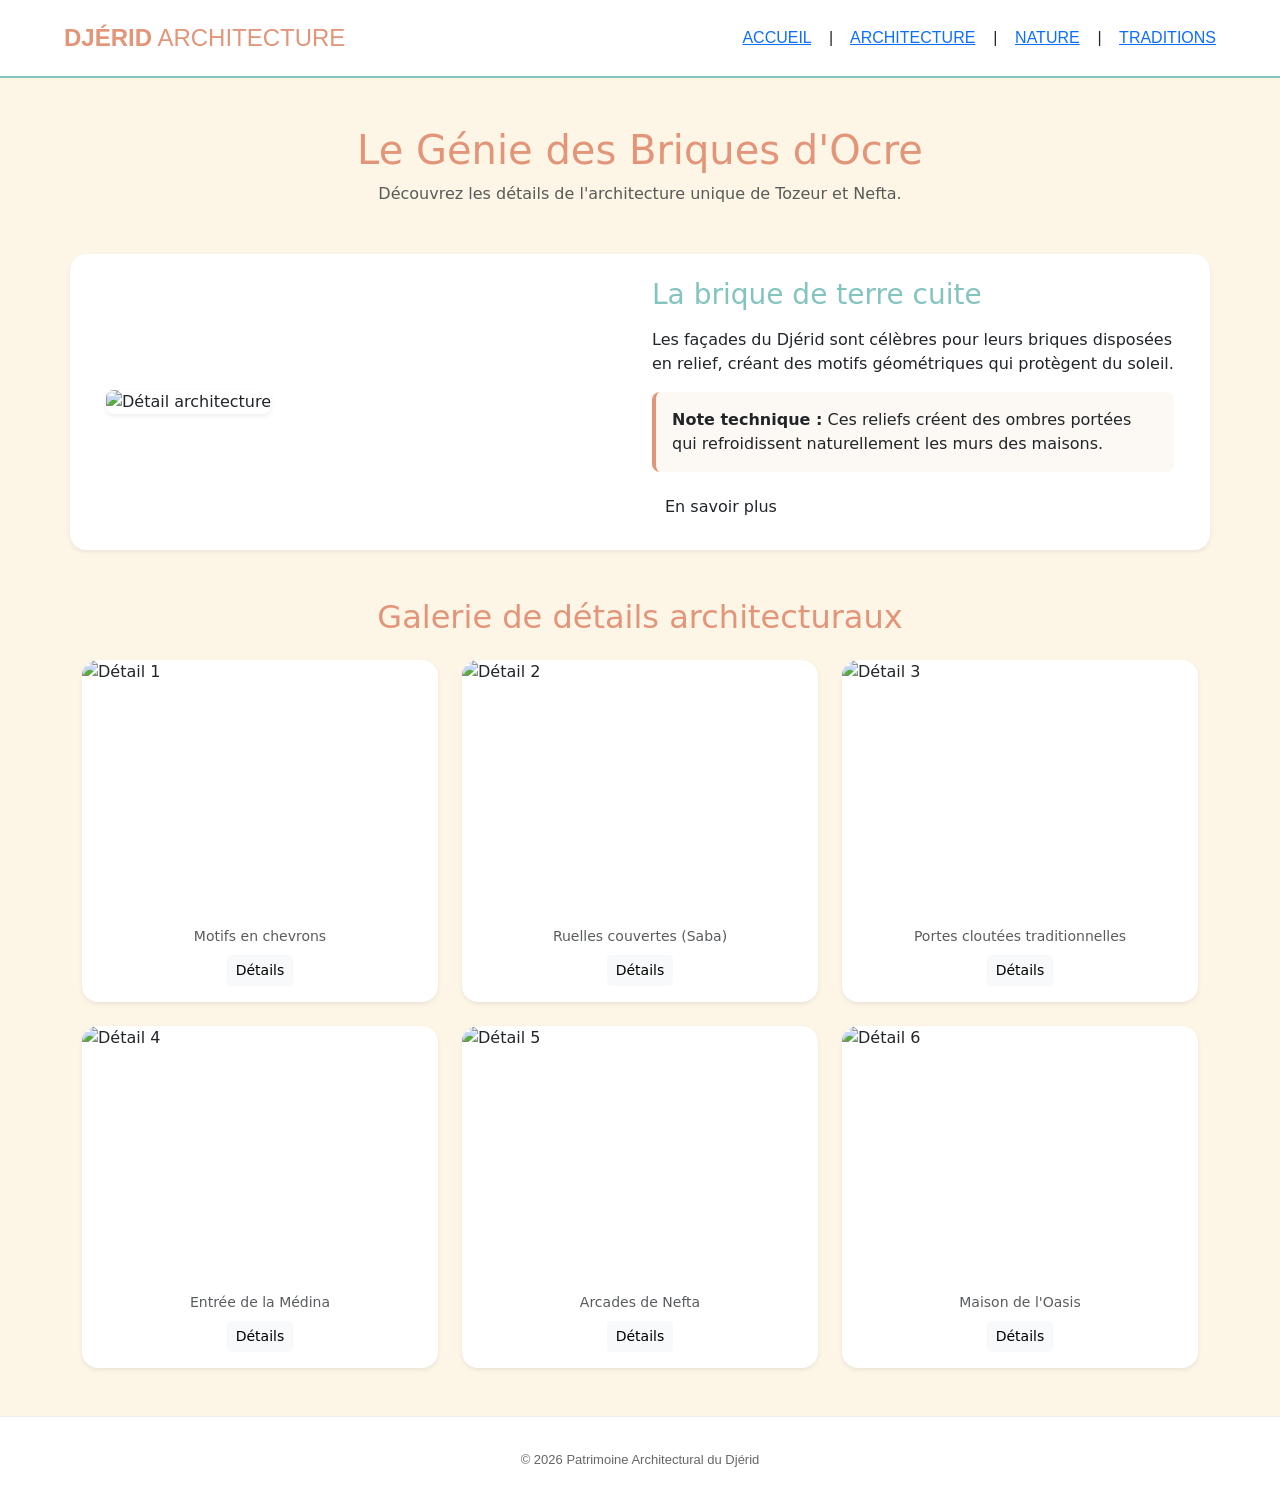
==== architecture.html @ ee9423ce "Add files via upload" ====
<!DOCTYPE html>
<html lang="fr">
<head>
    <meta charset="UTF-8">
    <meta name="viewport" content="width=device-width, initial-scale=1.0">
    <title>Architecture du Djérid - Galerie Photos</title>
    <link href="https://cdn.jsdelivr.net/npm/bootstrap@5.3.0/dist/css/bootstrap.min.css" rel="stylesheet">
    <link rel="stylesheet" href="../css/style.css">
</head>
<body style="margin:0; padding:0; background-color: #FDF5E6;">

    <div align="center" style="background-color: #ffffff; padding: 20px 0; border-bottom: 2px solid #83C5BE;">
        <table width="90%" border="0" cellpadding="0" cellspacing="0">
            <tr>
                <td align="left">
                    <font face="sans-serif" size="5" style="color: #E29578;"><strong>DJÉRID</strong> ARCHITECTURE</font>
                </td>
                <td align="right">
                    <font face="sans-serif" size="3">
                        <a href="accueil.html" class="nav-link-custom">ACCUEIL</a> &nbsp;&nbsp; | &nbsp;&nbsp;
                        <a href="architecture.html" class="nav-link-custom active">ARCHITECTURE</a> &nbsp;&nbsp; | &nbsp;&nbsp;
                        <a href="nature.html" class="nav-link-custom">NATURE</a> &nbsp;&nbsp; | &nbsp;&nbsp;
                        <a href="traditions.html" class="nav-link-custom">TRADITIONS</a>
                    </font>
                </td>
            </tr>
        </table>
    </div>

    <div class="container mt-5">
        <div class="text-center mb-5">
            <h1 class="ocre-text fw-light" style="color: #E29578;">Le Génie des Briques d'Ocre</h1>
            <p class="text-muted">Découvrez les détails de l'architecture unique de Tozeur et Nefta.</p>
        </div>

        <div class="row align-items-center bg-white p-4 rounded-4 shadow-sm mb-5">
            <div class="col-md-6">
                <img src="../img/tozeur.jpg" class="img-fluid rounded-3 shadow-sm" alt="Détail architecture" style="height: 350px; width: 100%; object-fit: cover;">
            </div>
            <div class="col-md-6">
                <h3 class="vert-text mb-3" style="color: #83C5BE;">La brique de terre cuite</h3>
                <p>Les façades du Djérid sont célèbres pour leurs briques disposées en relief, créant des motifs géométriques qui protègent du soleil.</p>
                <div class="p-3 rounded-3" style="background-color: #fcf8f3; border-left: 4px solid #E29578;">
                    <strong>Note technique :</strong> Ces reliefs créent des ombres portées qui refroidissent naturellement les murs des maisons.
                </div>
                <button class="btn btn-outline-ocre mt-3" onclick="montrerInfo('brique')">En savoir plus</button>
            </div>
        </div>

        <div class="text-center mb-4">
            <p id="texte-explicatif" class="fs-5 fw-bold text-success" style="color: #83C5BE !important; font-family: sans-serif;"></p>
        </div>

        <h2 class="ocre-text text-center mb-4 fw-light" style="color: #E29578;">Galerie de détails architecturaux</h2>
        <div class="row g-4 mb-5">
            <div class="col-md-4 col-sm-6">
                <div class="card border-0 shadow-sm rounded-4 overflow-hidden h-100">
                    <img src="../img/motif.jpg" class="card-img-top" style="height: 250px; object-fit: cover;" alt="Détail 1">
                    <div class="card-body text-center p-3">
                        <small class="text-muted d-block mb-2">Motifs en chevrons</small>
                        <button class="btn btn-sm btn-light" onclick="afficherAlerte('des motifs')">Détails</button>
                    </div>
                </div>
            </div>
            <div class="col-md-4 col-sm-6">
                <div class="card border-0 shadow-sm rounded-4 overflow-hidden h-100">
                    <img src="../img/brique.jpg" class="card-img-top" style="height: 250px; object-fit: cover;" alt="Détail 2">
                    <div class="card-body text-center p-3">
                        <small class="text-muted d-block mb-2">Ruelles couvertes (Saba)</small>
                        <button class="btn btn-sm btn-light" onclick="afficherAlerte('des Saba')">Détails</button>
                    </div>
                </div>
            </div>
            <div class="col-md-4 col-sm-6">
                <div class="card border-0 shadow-sm rounded-4 overflow-hidden h-100">
                    <img src="../img/maison.jpg" class="card-img-top" style="height: 250px; object-fit: cover;" alt="Détail 3">
                    <div class="card-body text-center p-3">
                        <small class="text-muted d-block mb-2">Portes cloutées traditionnelles</small>
                        <button class="btn btn-sm btn-light" onclick="afficherAlerte('des portes')">Détails</button>
                    </div>
                </div>
            </div>
            <div class="col-md-4 col-sm-6">
                <div class="card border-0 shadow-sm rounded-4 overflow-hidden h-100">
                    <img src="../img/medina.jpg" class="card-img-top" style="height: 250px; object-fit: cover;" alt="Détail 4">
                    <div class="card-body text-center p-3">
                        <small class="text-muted d-block mb-2">Entrée de la Médina</small>
                        <button class="btn btn-sm btn-light" onclick="afficherAlerte('la Médina')">Détails</button>
                    </div>
                </div>
            </div>
            <div class="col-md-4 col-sm-6">
                <div class="card border-0 shadow-sm rounded-4 overflow-hidden h-100">
                    <img src="../img/nafta.jpg" class="card-img-top" style="height: 250px; object-fit: cover;" alt="Détail 5">
                    <div class="card-body text-center p-3">
                        <small class="text-muted d-block mb-2">Arcades de Nefta</small>
                        <button class="btn btn-sm btn-light" onclick="afficherAlerte('Nefta')">Détails</button>
                    </div>
                </div>
            </div>
            <div class="col-md-4 col-sm-6">
                <div class="card border-0 shadow-sm rounded-4 overflow-hidden h-100">
                    <img src="../img/arch5.jpg" class="card-img-top" style="height: 250px; object-fit: cover;" alt="Détail 6">
                    <div class="card-body text-center p-3">
                        <small class="text-muted d-block mb-2">Maison de l'Oasis</small>
                        <button class="btn btn-sm btn-light" onclick="afficherAlerte('l\'Oasis')">Détails</button>
                    </div>
                </div>
            </div>
        </div>
    </div>

    <div align="center" style="padding: 30px; background-color: #ffffff; border-top: 1px solid #eee;">
        <font face="sans-serif" size="2" color="#666">&copy; 2026 Patrimoine Architectural du Djérid</font>
    </div>

    <script src="https://cdn.jsdelivr.net/npm/bootstrap@5.3.0/dist/js/bootstrap.bundle.min.js"></script>
    <script src="../js/script.js"></script>
</body>
</html>
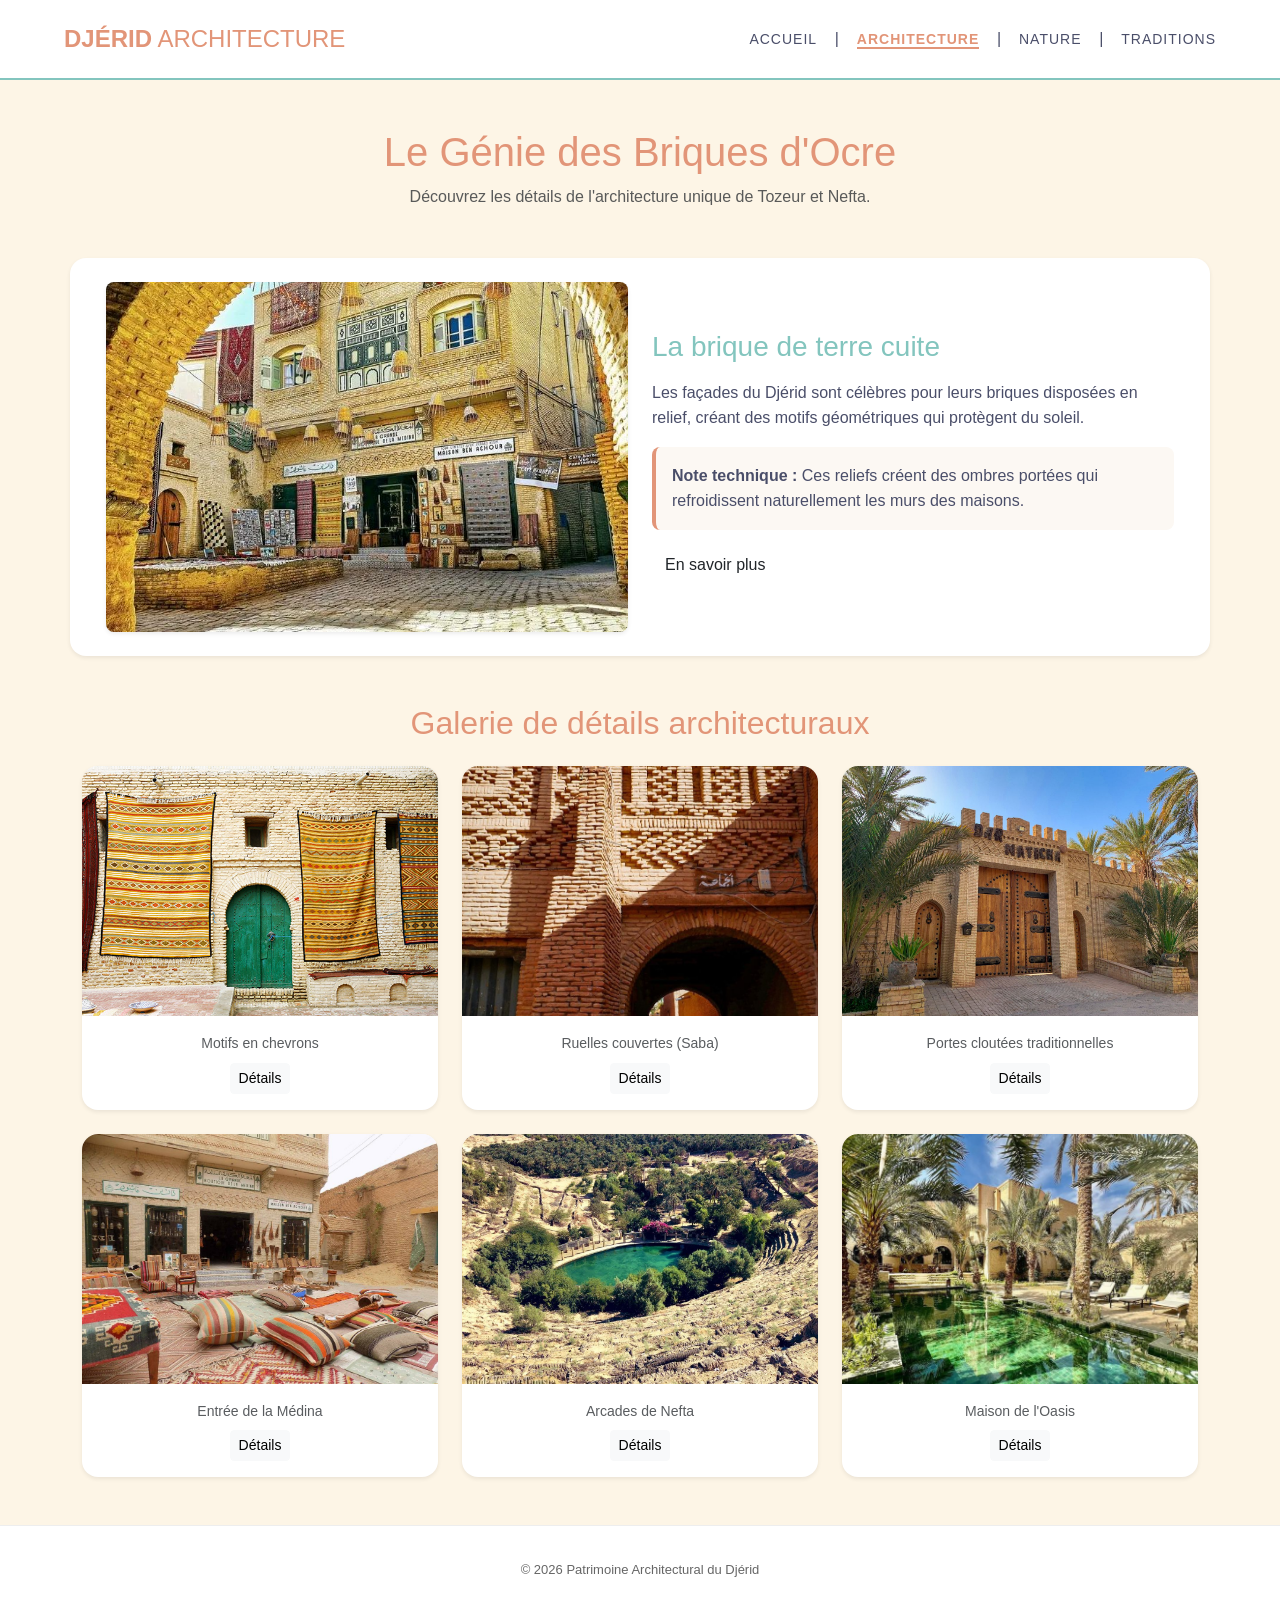
==== commit ec8e3f3a: "Update architecture.html" ====
--- a/architecture.html
+++ b/architecture.html
@@ -5,7 +5,7 @@
     <meta name="viewport" content="width=device-width, initial-scale=1.0">
     <title>Architecture du Djérid - Galerie Photos</title>
     <link href="https://cdn.jsdelivr.net/npm/bootstrap@5.3.0/dist/css/bootstrap.min.css" rel="stylesheet">
-    <link rel="stylesheet" href="../css/style.css">
+    <link rel="stylesheet" href="style.css">
 </head>
 <body style="margin:0; padding:0; background-color: #FDF5E6;">
 
@@ -17,7 +17,7 @@
                 </td>
                 <td align="right">
                     <font face="sans-serif" size="3">
-                        <a href="accueil.html" class="nav-link-custom">ACCUEIL</a> &nbsp;&nbsp; | &nbsp;&nbsp;
+                        <a href="index.html" class="nav-link-custom">ACCUEIL</a> &nbsp;&nbsp; | &nbsp;&nbsp;
                         <a href="architecture.html" class="nav-link-custom active">ARCHITECTURE</a> &nbsp;&nbsp; | &nbsp;&nbsp;
                         <a href="nature.html" class="nav-link-custom">NATURE</a> &nbsp;&nbsp; | &nbsp;&nbsp;
                         <a href="traditions.html" class="nav-link-custom">TRADITIONS</a>
@@ -35,7 +35,7 @@
 
         <div class="row align-items-center bg-white p-4 rounded-4 shadow-sm mb-5">
             <div class="col-md-6">
-                <img src="../img/tozeur.jpg" class="img-fluid rounded-3 shadow-sm" alt="Détail architecture" style="height: 350px; width: 100%; object-fit: cover;">
+                <img src="tozeur.jpg" class="img-fluid rounded-3 shadow-sm" alt="Détail architecture" style="height: 350px; width: 100%; object-fit: cover;">
             </div>
             <div class="col-md-6">
                 <h3 class="vert-text mb-3" style="color: #83C5BE;">La brique de terre cuite</h3>
@@ -55,7 +55,7 @@
         <div class="row g-4 mb-5">
             <div class="col-md-4 col-sm-6">
                 <div class="card border-0 shadow-sm rounded-4 overflow-hidden h-100">
-                    <img src="../img/motif.jpg" class="card-img-top" style="height: 250px; object-fit: cover;" alt="Détail 1">
+                    <img src="motif.jpg" class="card-img-top" style="height: 250px; object-fit: cover;" alt="Détail 1">
                     <div class="card-body text-center p-3">
                         <small class="text-muted d-block mb-2">Motifs en chevrons</small>
                         <button class="btn btn-sm btn-light" onclick="afficherAlerte('des motifs')">Détails</button>
@@ -64,7 +64,7 @@
             </div>
             <div class="col-md-4 col-sm-6">
                 <div class="card border-0 shadow-sm rounded-4 overflow-hidden h-100">
-                    <img src="../img/brique.jpg" class="card-img-top" style="height: 250px; object-fit: cover;" alt="Détail 2">
+                    <img src="brique.jpg" class="card-img-top" style="height: 250px; object-fit: cover;" alt="Détail 2">
                     <div class="card-body text-center p-3">
                         <small class="text-muted d-block mb-2">Ruelles couvertes (Saba)</small>
                         <button class="btn btn-sm btn-light" onclick="afficherAlerte('des Saba')">Détails</button>
@@ -73,7 +73,7 @@
             </div>
             <div class="col-md-4 col-sm-6">
                 <div class="card border-0 shadow-sm rounded-4 overflow-hidden h-100">
-                    <img src="../img/maison.jpg" class="card-img-top" style="height: 250px; object-fit: cover;" alt="Détail 3">
+                    <img src="maison.jpg" class="card-img-top" style="height: 250px; object-fit: cover;" alt="Détail 3">
                     <div class="card-body text-center p-3">
                         <small class="text-muted d-block mb-2">Portes cloutées traditionnelles</small>
                         <button class="btn btn-sm btn-light" onclick="afficherAlerte('des portes')">Détails</button>
@@ -82,7 +82,7 @@
             </div>
             <div class="col-md-4 col-sm-6">
                 <div class="card border-0 shadow-sm rounded-4 overflow-hidden h-100">
-                    <img src="../img/medina.jpg" class="card-img-top" style="height: 250px; object-fit: cover;" alt="Détail 4">
+                    <img src="medina.jpg" class="card-img-top" style="height: 250px; object-fit: cover;" alt="Détail 4">
                     <div class="card-body text-center p-3">
                         <small class="text-muted d-block mb-2">Entrée de la Médina</small>
                         <button class="btn btn-sm btn-light" onclick="afficherAlerte('la Médina')">Détails</button>
@@ -91,7 +91,7 @@
             </div>
             <div class="col-md-4 col-sm-6">
                 <div class="card border-0 shadow-sm rounded-4 overflow-hidden h-100">
-                    <img src="../img/nafta.jpg" class="card-img-top" style="height: 250px; object-fit: cover;" alt="Détail 5">
+                    <img src="nafta.jpg" class="card-img-top" style="height: 250px; object-fit: cover;" alt="Détail 5">
                     <div class="card-body text-center p-3">
                         <small class="text-muted d-block mb-2">Arcades de Nefta</small>
                         <button class="btn btn-sm btn-light" onclick="afficherAlerte('Nefta')">Détails</button>
@@ -100,7 +100,7 @@
             </div>
             <div class="col-md-4 col-sm-6">
                 <div class="card border-0 shadow-sm rounded-4 overflow-hidden h-100">
-                    <img src="../img/arch5.jpg" class="card-img-top" style="height: 250px; object-fit: cover;" alt="Détail 6">
+                    <img src="arch5.jpg" class="card-img-top" style="height: 250px; object-fit: cover;" alt="Détail 6">
                     <div class="card-body text-center p-3">
                         <small class="text-muted d-block mb-2">Maison de l'Oasis</small>
                         <button class="btn btn-sm btn-light" onclick="afficherAlerte('l\'Oasis')">Détails</button>
@@ -115,6 +115,6 @@
     </div>
 
     <script src="https://cdn.jsdelivr.net/npm/bootstrap@5.3.0/dist/js/bootstrap.bundle.min.js"></script>
-    <script src="../js/script.js"></script>
+    <script src="script.js"></script>
 </body>
-</html>+</html>
--- a/style.css
+++ b/style.css
@@ -0,0 +1,101 @@
+:root {
+    --sable: #FDF5E6;       
+    --ocre: #E29578;        
+    --vert-pastel: #83C5BE; 
+    --texte: #4A4E69;       
+    --blanc: #FFFFFF;
+}
+
+body {
+    margin: 0;
+    padding: 0;
+    font-family: 'Segoe UI', Roboto, Helvetica, Arial, sans-serif;
+    background-color: var(--sable);
+    color: var(--texte);
+    line-height: 1.6;
+}
+
+.nav-link-custom {
+    text-decoration: none;
+    color: var(--texte);
+    font-size: 14px;
+    letter-spacing: 1px;
+    transition: all 0.3s ease;
+    text-transform: uppercase;
+}
+
+.nav-link-custom:hover {
+    color: var(--ocre);
+}
+
+.nav-link-custom.active {
+    color: var(--ocre);
+    font-weight: bold;
+    border-bottom: 2px solid var(--ocre);
+}
+
+.card {
+    transition: transform 0.3s ease, box-shadow 0.3s ease;
+    border: none !important;
+    background-color: var(--blanc) !important;
+}
+
+.card:hover {
+    transform: translateY(-8px);
+    box-shadow: 0 10px 20px rgba(0,0,0,0.1) !important;
+}
+
+.bg-ocre {
+    background-color: var(--ocre) !important;
+}
+
+.bg-vert {
+    background-color: var(--vert-pastel) !important;
+}
+
+.carousel-control-prev-icon,
+.carousel-control-next-icon {
+    filter: invert(65%) sepia(21%) saturate(933%) hue-rotate(331deg) brightness(93%) contrast(90%);
+    width: 3rem;
+    height: 3rem;
+}
+
+.carousel-inner {
+    padding: 20px 0;
+}
+
+.btn-custom {
+    background-color: var(--ocre);
+    color: var(--blanc) !important;
+    border: none;
+    border-radius: 50px;
+    padding: 12px 35px;
+    font-weight: 600;
+    text-transform: uppercase;
+    font-size: 13px;
+    transition: 0.3s ease;
+    display: inline-block;
+    text-decoration: none;
+}
+
+.btn-custom:hover {
+    background-color: var(--vert-pastel);
+    box-shadow: 0 4px 15px rgba(131, 197, 190, 0.4);
+}
+
+.ocre-text {
+    color: var(--ocre) !important;
+}
+
+.vert-text {
+    color: var(--vert-pastel) !important;
+}
+
+@media (max-width: 768px) {
+    h1.display-3 {
+        font-size: 2.5rem;
+    }
+    .nav-link-custom {
+        font-size: 11px;
+    }
+}
